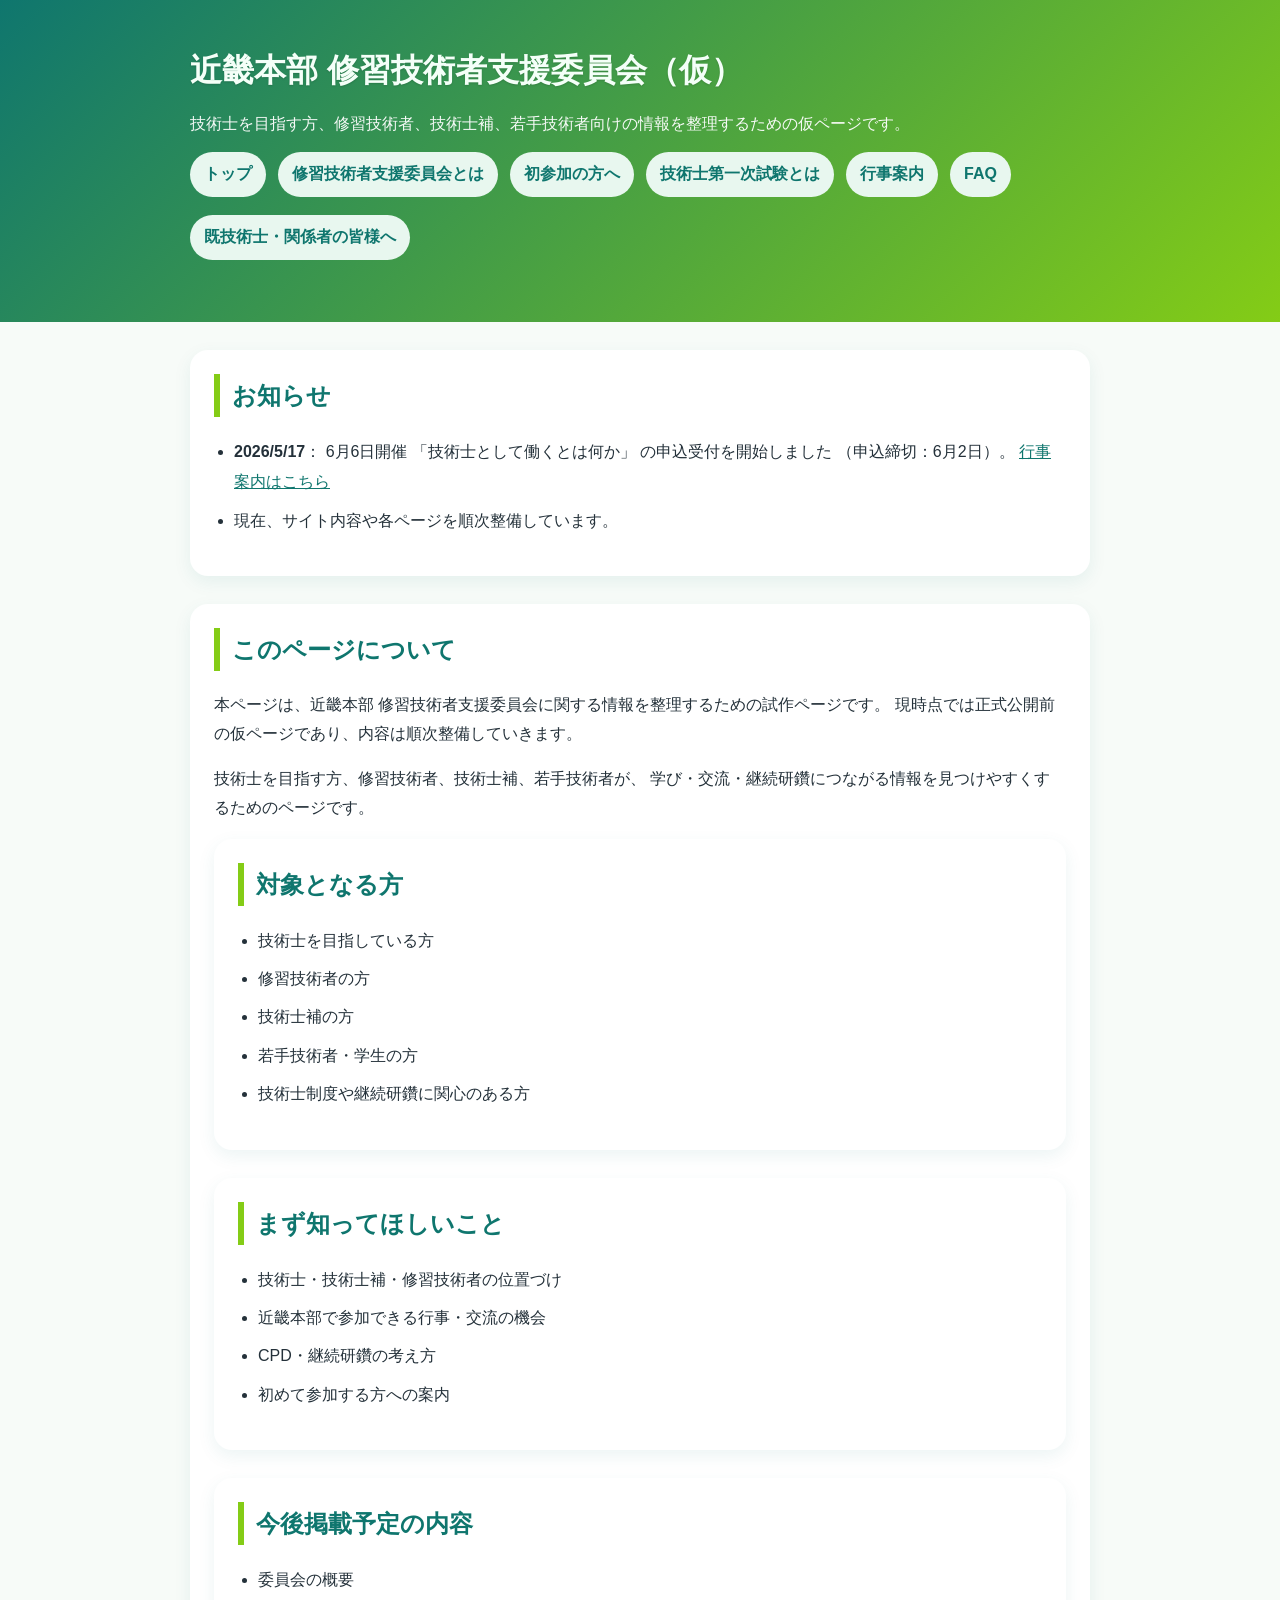
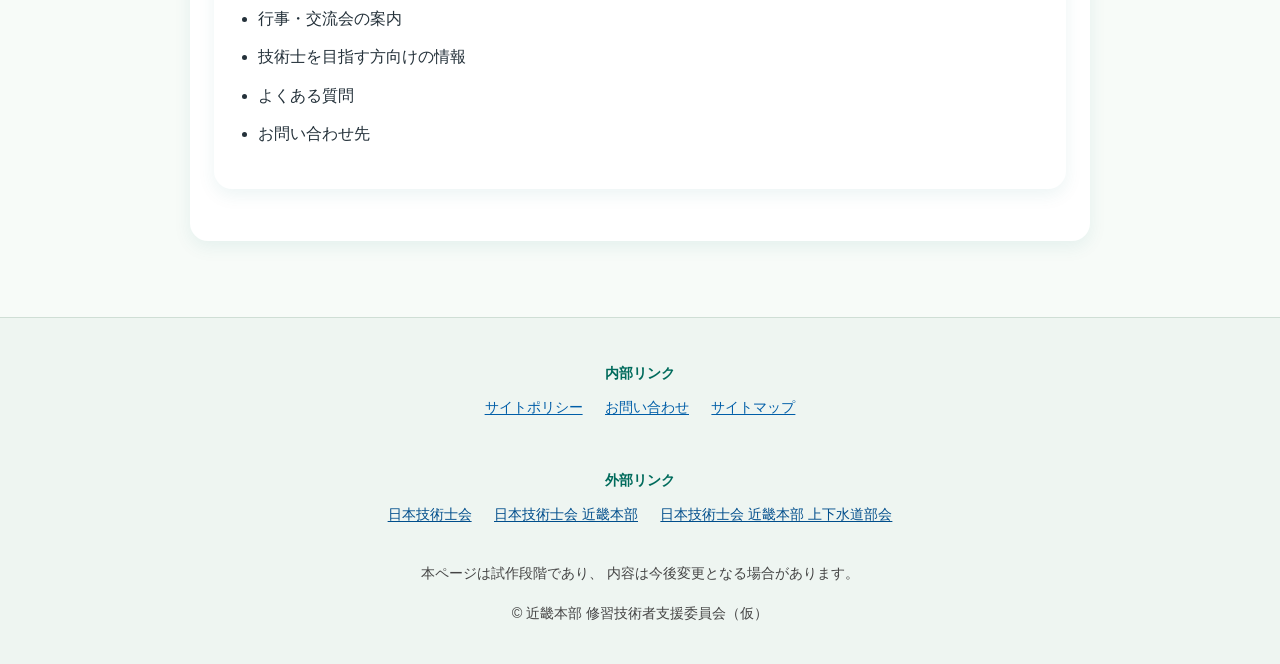
==== index.html @ 8e6f417e "整理" ====
<!DOCTYPE html>
<html lang="ja">
<head> 
<!-- Google tag (gtag.js) -->
<script async src="https://www.googletagmanager.com/gtag/js?id=G-PBQPYXCSVY"></script>
<script>
  window.dataLayer = window.dataLayer || [];
  function gtag(){dataLayer.push(arguments);}
  gtag('js', new Date());

  gtag('config', 'G-PBQPYXCSVY');
</script>

  <meta charset="UTF-8">
  <meta name="viewport" content="width=device-width, initial-scale=1.0">
  <title>近畿本部 修習技術者支援委員会（仮）</title>

  <link rel="stylesheet" href="css/style.css">
<link rel="icon" href="images/favicon.png">




<meta name="description" content="技術士を目指す方、修習技術者、技術士補、若手技術者向けの情報を整理するための仮ページです。">

<meta property="og:type" content="website">
<meta property="og:site_name" content="近畿本部 修習技術者支援委員会（仮）">
<meta property="og:title" content="近畿本部 修習技術者支援委員会（仮）">
<meta property="og:description" content="技術士を目指す方、修習技術者、技術士補、若手技術者向けの情報を整理するための仮ページです。">
<meta property="og:url" content="https://haranobu1.github.io/">
<link rel="canonical" href="https://haranobu1.github.io/">
<meta property="og:image" content="https://haranobu1.github.io/images/ogp-syuusyuu-kari.jpeg">

<meta name="twitter:card" content="summary_large_image">
<meta name="twitter:image" content="https://haranobu1.github.io/images/ogp-syuusyuu-kari.jpeg">
<meta property="og:locale" content="ja_JP">
<meta name="twitter:title" content="近畿本部 修習技術者支援委員会（仮）">
<meta name="twitter:description" content="技術士を目指す方、修習技術者、技術士補、若手技術者向けの情報を整理するための仮ページです。">


</head>
<body>


<div id="nav"></div>
  
  <main>

    
<section class="news-section">

  <h2>お知らせ</h2>

  <ul class="news-list">
    <li>
      <strong>2026/5/17</strong>：
      6月6日開催
      「技術士として働くとは何か」
      の申込受付を開始しました
      （申込締切：6月2日）。
          <a href="events.html">行事案内はこちら</a>
    </li>

    <li>
      現在、サイト内容や各ページを順次整備しています。
    </li>
  </ul>
</section>
    <section>
      <h2>このページについて</h2>
      <p>
        本ページは、近畿本部 修習技術者支援委員会に関する情報を整理するための試作ページです。
        現時点では正式公開前の仮ページであり、内容は順次整備していきます。
        </p>
        <p>
技術士を目指す方、修習技術者、技術士補、若手技術者が、
学び・交流・継続研鑽につながる情報を見つけやすくするためのページです。
</p>


    <section>
      <h2>対象となる方</h2>
      <ul>
        <li>技術士を目指している方</li>
        <li>修習技術者の方</li>
        <li>技術士補の方</li>
        <li>若手技術者・学生の方</li>
        <li>技術士制度や継続研鑽に関心のある方</li>
      </ul>
    </section>

    <section>
<h2>まず知ってほしいこと</h2>
<ul>
  <li>技術士・技術士補・修習技術者の位置づけ</li>
  <li>近畿本部で参加できる行事・交流の機会</li>
  <li>CPD・継続研鑽の考え方</li>
  <li>初めて参加する方への案内</li>
</ul>
    </section>

    <section>
      <h2>今後掲載予定の内容</h2>
      <ul>
        <li>委員会の概要</li>
        <li>行事・交流会の案内</li>
        <li>技術士を目指す方向けの情報</li>
        <li>よくある質問</li>
        <li>お問い合わせ先</li>
      </ul>
    </section>

  </main>

<div id="footer"></div>

<script src="js/common.js"></script>
</body>
</html>
---- css/style.css ----
/* =========================
   基本設定
========================= */

body {
  font-family: "Segoe UI", "Hiragino Sans", "Yu Gothic", sans-serif;
  line-height: 1.8;
  margin: 0;
  padding: 0;
  color: #24313a;
  background: #f7fbf8;
}


/* =========================
   ヘッダー
========================= */

header {
  background: linear-gradient(135deg, #0f766e, #84cc16);
  color: white;
  padding: 42px 20px;
}

header .header-inner {
  max-width: 900px;
  margin: 0 auto;
}

header h1 {
  margin: 0 0 10px;
  font-size: 2rem;
}

header p {
  margin: 0;
  opacity: 0.95;
}


/* =========================
   共通ナビゲーション
========================= */
.site-title a {
  color: #f4fff8;
  text-decoration: none;
  text-shadow: 0 1px 2px rgba(0,0,0,0.15);
}

nav {
  max-width: 900px;
  margin: 0 auto;
  padding: 14px 20px;
}

nav ul {
  display: flex;
  gap: 12px;
  flex-wrap: wrap;
  list-style: none;
  padding: 0;
  margin: 0;
}

nav a {
  display: inline-block;
  padding: 8px 14px;
  border-radius: 999px;
  text-decoration: none;
  color: #0f766e;
  background-color: #e8f7ef;
  font-weight: bold;
}

nav a:hover {
  background-color: #d9f99d;
  color: #365314;
}


/* =========================
   メインコンテンツ
========================= */

main {
  max-width: 900px;
  margin: 0 auto;
  padding: 28px 20px 48px;
}

section {
  margin-bottom: 28px;
  padding: 24px;
  background: #ffffff;
  border-radius: 18px;
  box-shadow: 0 6px 18px rgba(15, 118, 110, 0.08);
}

h2 {
  margin-top: 0;
  padding-left: 12px;
  border-left: 6px solid #84cc16;
  color: #0f766e;
}

h3 {
  color: #166534;
}

a {
  color: #0f766e;
}

a:hover {
  color: #365314;
}

.qa-section {
  background: #fff;
  border-radius: 14px;
  padding: 28px 32px;
  margin-bottom: 24px;
  box-shadow: 0 2px 10px rgba(0,0,0,0.05);
}

.qa-section h2 {
  font-size: 1.35rem;
  line-height: 1.5;
  margin-bottom: 18px;
  color: #1d7f3f;
  border-left: 5px solid #7ac943;
  padding-left: 12px;
}
section h3 {
  font-size: 1.25rem;
  color: #00796b;
  border-left: 5px solid #7ac943;
  padding-left: 12px;
  margin-bottom: 18px;
}
.qa-section p,
.qa-section li {
  font-size: 1rem;
  line-height: 2;
  color: #333;
}

.qa-section ul {
  padding-left: 1.4em;
}

.qa-section li + li {
  margin-top: 10px;
}
/* =========================
   リスト
========================= */

ul {
  padding-left: 1.4em;
}

li {
  margin-bottom: 6px;
}
/* ===== フッター：文字リンク版 ===== */

footer {
  background: #eef5f1;
  border-top: 1px solid #cfded5;
  padding: 1.8rem 1rem 1.4rem;
  font-size: 0.9rem;
  color: #444;
  text-align: center;
}

footer nav {
  margin: 0 auto 1.2rem;
  text-align: center;
}

footer h3 {
  font-size: 0.9rem;
  margin: 0 0 0.5rem;
  color: #006b5c;
  font-weight: 700;
}

footer ul {
  list-style: none;
  padding: 0 !important;
  margin: 0 auto !important;

  display: flex;
  justify-content: center;
  align-items: center;
  flex-wrap: wrap;

  gap: 0.5rem 1.4rem;
}

footer li {
  margin: 0 !important;
  padding: 0;
}
footer a,
footer nav a {
  display: inline !important;

  background: transparent !important;
  border: 0 !important;
  border-radius: 0 !important;
  padding: 0 !important;
  box-shadow: none !important;

  color: #005ea8;

  text-decoration: underline;
  text-underline-offset: 0.12em;
  text-decoration-thickness: 1px;

  font-weight: 500;
}

/* hover */

footer a:hover {
  color: #003f73;
}

/* 外部リンクだけ少し濃く */

.footer-external a {
  color: #004e8c;
}

/* =========================
   スマートフォン対応
========================= */
@media (max-width: 600px) {
  header {
    padding: 32px 20px;
  }

  header h1 {
    font-size: 1.5rem;
  }

  header nav ul {
    gap: 8px;
  }

  header nav a {
    padding: 7px 12px;
    font-size: 0.9rem;
  }

  section {
    padding: 20px;
    border-radius: 14px;
  }
}

section ul {
  margin-top: 12px;
  padding-left: 1.2em;
}

section li {
  line-height: 1.9;
  margin-bottom: 8px;
}
section ul {
  padding-left: 20px;
  margin-left: 0;
}
section ul {
  list-style-type: disc;
}
/* =========================
   説明テーブル共通
========================= */

.exam-overview-table {
  width: 100%;
  max-width: 760px;
  border-collapse: collapse;
  margin-top: 1rem;
}

.exam-overview-table th,
.exam-overview-table td {
  padding: 14px 18px;
  border-bottom: 1px solid #dbe5df;
  text-align: left;
  vertical-align: top;
  line-height: 1.8;
}

/* ヘッダー */
.exam-overview-table thead th {
  background: #edf5f1;
  color: #0d6b5c;
  font-weight: 700;
}

/* 左列 */
.exam-overview-table tbody th {
  width: 170px;
  background: #f7faf8;
  color: #0d6b5c;
  font-weight: 700;
  white-space: nowrap;
}

/* 最終行 */
.exam-overview-table tr:last-child th,
.exam-overview-table tr:last-child td {
  border-bottom: none;
}





.exam-section {
  background: #ffffff;
  border-radius: 16px;
  padding: 28px;
  margin-bottom: 32px;
  box-shadow: 0 2px 8px rgba(0, 0, 0, 0.05);
}

.exam-section h2 {
  margin-bottom: 24px;
  padding-left: 12px;
  border-left: 4px solid #7ac943;
  font-size: 1.5rem;
  color: #006b7a;
}






.exam-table {
  width: 100%;
  border-collapse: collapse;
  table-layout: fixed;
  font-size: 0.95rem;
  line-height: 1.7;
}

.col-subject {
  width: 13%;
}

.col-content {
  width: 44%;
}

.col-method {
  width: 21%;
}

.col-summary {
  width: 22%;
}

.exam-table th,
.exam-table td {
  padding: 16px 14px;
  border-bottom: 1px solid #dcdcdc;
}

.exam-table thead th {
  text-align: center;
  font-weight: 700;
  border-bottom: 2px solid #999;
  vertical-align: middle;
}

.exam-table tbody th {
  text-align: center;
  vertical-align: middle;
  white-space: nowrap;
  font-weight: 700;
}

.exam-table tbody td {
  vertical-align: top;
}

.exam-table td {
  word-break: keep-all;
}

.exam-table ul {
  margin: 8px 0 0 0;
  padding-left: 1.2em;
}

.exam-table li {
  margin-bottom: 2px;
  line-height: 1.6;
}

.exam-table td:nth-child(3) {
  line-height: 1.9;
}

.summary {
  text-align: center;
  vertical-align: middle !important;
  line-height: 2;
  white-space: nowrap;
}

.exam-note {
  margin-top: 16px;
  font-size: 0.88rem;
  line-height: 1.7;
  color: #666;
}

.flyer-images {
  display: flex;
  flex-direction: column;
  gap: 1.5rem;
  align-items: center;
}

.flyer-images img {
  width: 100%;
  max-width: 800px;
  height: auto;
  display: block;
  border: 1px solid #ccc;
}
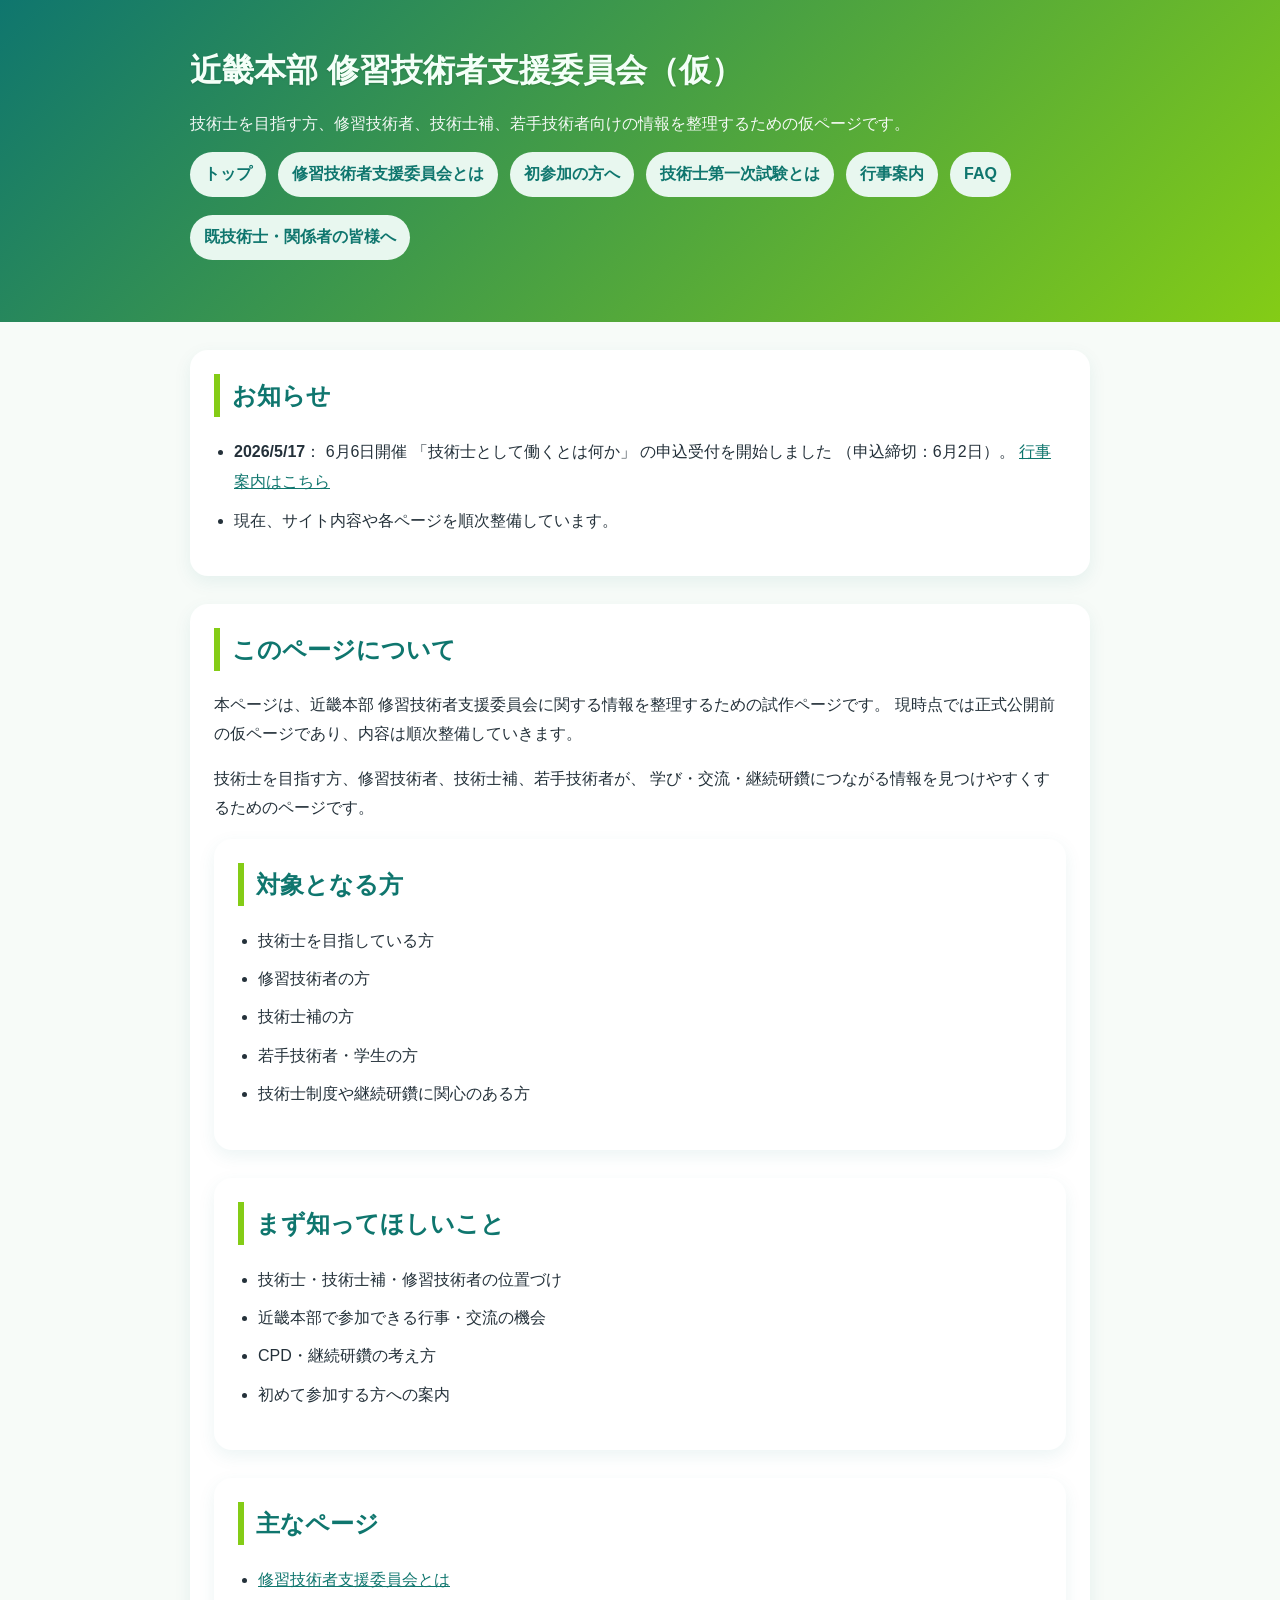
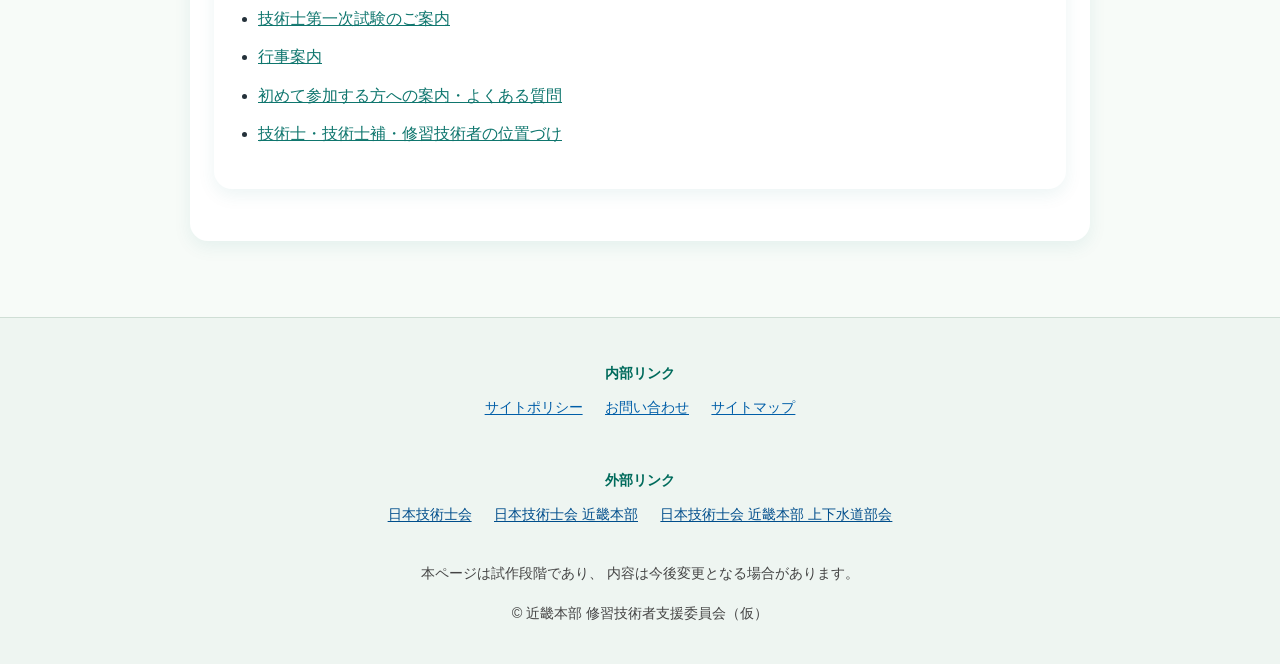
==== commit e0973b75: "rinnku" ====
--- a/index.html
+++ b/index.html
@@ -98,17 +98,37 @@
   <li>初めて参加する方への案内</li>
 </ul>
     </section>
+<section>
+  <h2>主なページ</h2>
 
-    <section>
-      <h2>今後掲載予定の内容</h2>
-      <ul>
-        <li>委員会の概要</li>
-        <li>行事・交流会の案内</li>
-        <li>技術士を目指す方向けの情報</li>
-        <li>よくある質問</li>
-        <li>お問い合わせ先</li>
-      </ul>
-    </section>
+  <ul>
+    <li><a href="committee.html">修習技術者支援委員会とは</a></li>
+    <li>
+      <a href="first-exam.html">
+        技術士第一次試験のご案内
+      </a>
+    </li>
+
+    <li>
+      <a href="events.html">
+        行事案内
+      </a>
+    </li>
+  <li>
+    <a href="faq.html">
+      初めて参加する方への案内・よくある質問
+    </a>
+  </li>
+
+  <li>
+    <a href="for-pe.html">
+      技術士・技術士補・修習技術者の位置づけ
+    </a>
+  </li>
+
+  
+  </ul>
+</section>
 
   </main>
 
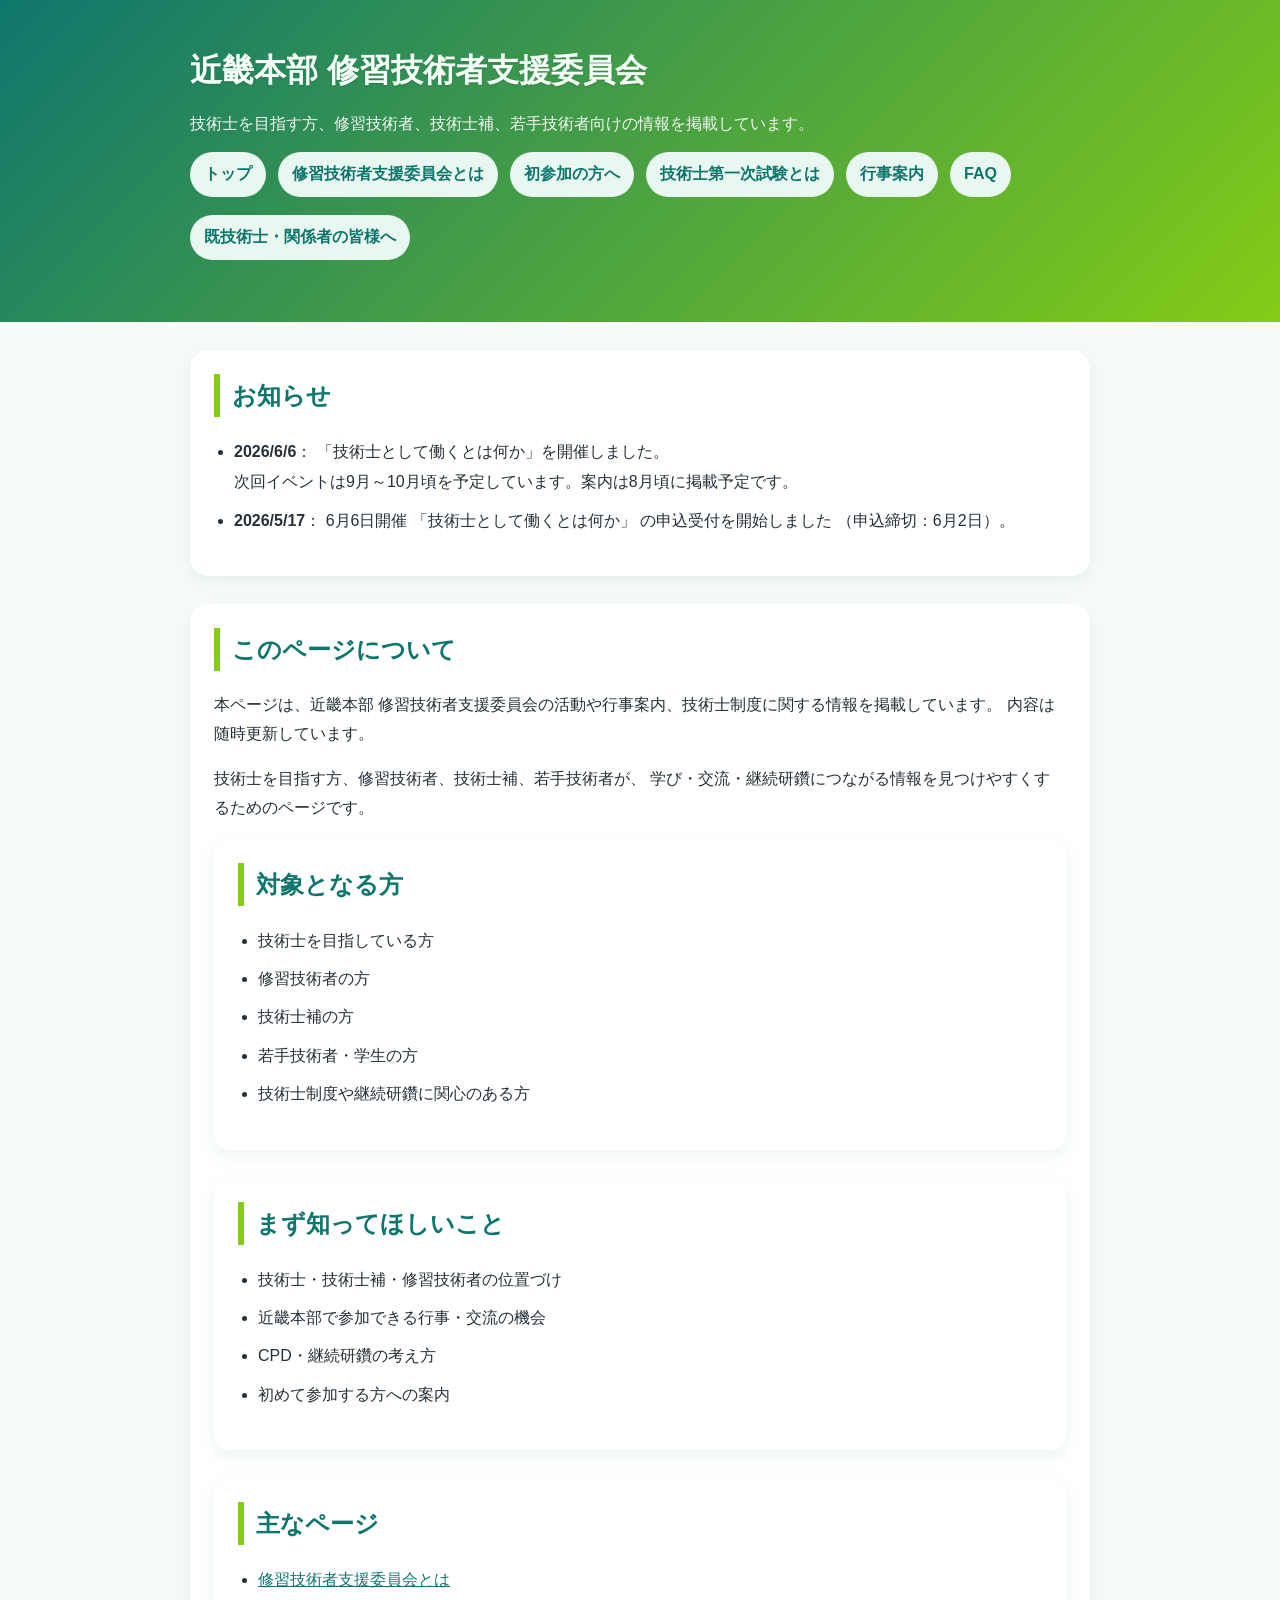
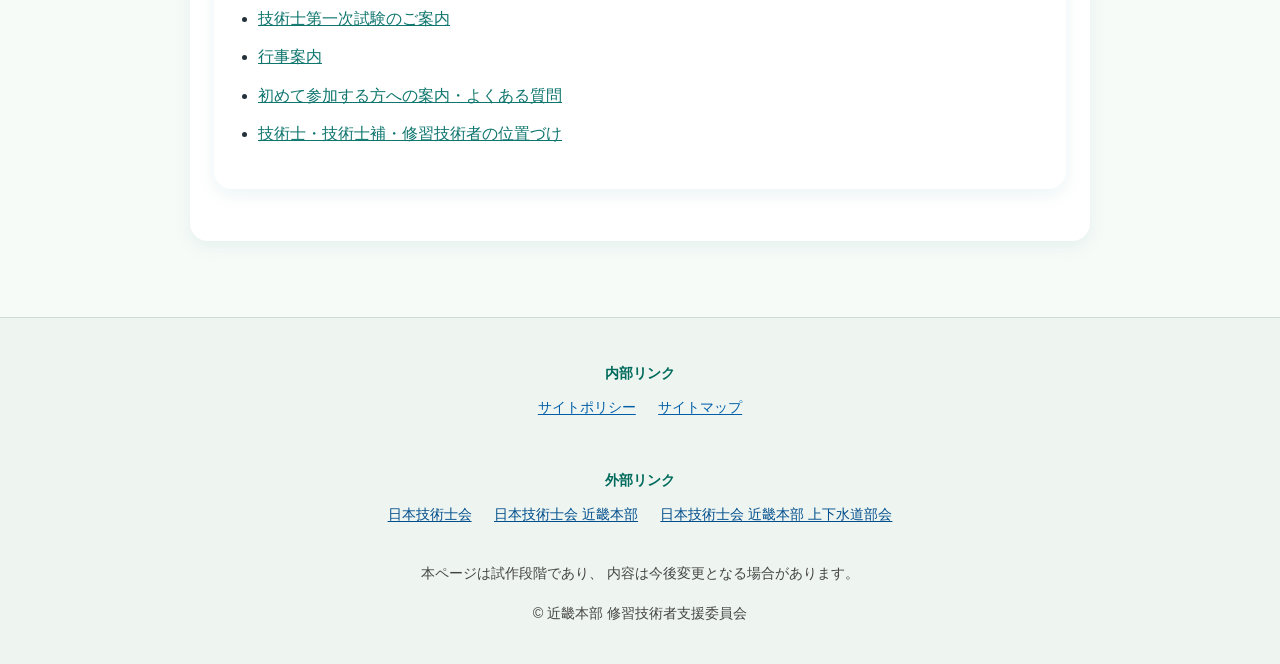
==== commit 375c4a49: "仮外し" ====
--- a/index.html
+++ b/index.html
@@ -13,7 +13,7 @@
 
   <meta charset="UTF-8">
   <meta name="viewport" content="width=device-width, initial-scale=1.0">
-  <title>近畿本部 修習技術者支援委員会（仮）</title>
+  <title>近畿本部 修習技術者支援委員会</title>
 
   <link rel="stylesheet" href="css/style.css">
 <link rel="icon" href="images/favicon.png">
@@ -24,8 +24,8 @@
 <meta name="description" content="技術士を目指す方、修習技術者、技術士補、若手技術者向けの情報を整理するための仮ページです。">
 
 <meta property="og:type" content="website">
-<meta property="og:site_name" content="近畿本部 修習技術者支援委員会（仮）">
-<meta property="og:title" content="近畿本部 修習技術者支援委員会（仮）">
+<meta property="og:site_name" content="近畿本部 修習技術者支援委員会">
+<meta property="og:title" content="近畿本部 修習技術者支援委員会">
 <meta property="og:description" content="技術士を目指す方、修習技術者、技術士補、若手技術者向けの情報を整理するための仮ページです。">
 <meta property="og:url" content="https://haranobu1.github.io/">
 <link rel="canonical" href="https://haranobu1.github.io/">
@@ -34,7 +34,7 @@
 <meta name="twitter:card" content="summary_large_image">
 <meta name="twitter:image" content="https://haranobu1.github.io/images/ogp-syuusyuu-kari.jpeg">
 <meta property="og:locale" content="ja_JP">
-<meta name="twitter:title" content="近畿本部 修習技術者支援委員会（仮）">
+<meta name="twitter:title" content="近畿本部 修習技術者支援委員会">
 <meta name="twitter:description" content="技術士を目指す方、修習技術者、技術士補、若手技術者向けの情報を整理するための仮ページです。">
 
 
@@ -53,24 +53,25 @@
 
   <ul class="news-list">
     <li>
+    <strong>2026/6/6</strong>：
+    「技術士として働くとは何か」を開催しました。<br>
+    次回イベントは9月～10月頃を予定しています。案内は8月頃に掲載予定です。
+    </li>
+    <li>
       <strong>2026/5/17</strong>：
       6月6日開催
       「技術士として働くとは何か」
       の申込受付を開始しました
       （申込締切：6月2日）。
-          <a href="events.html">行事案内はこちら</a>
     </li>
 
-    <li>
-      現在、サイト内容や各ページを順次整備しています。
-    </li>
   </ul>
 </section>
     <section>
       <h2>このページについて</h2>
       <p>
-        本ページは、近畿本部 修習技術者支援委員会に関する情報を整理するための試作ページです。
-        現時点では正式公開前の仮ページであり、内容は順次整備していきます。
+        本ページは、近畿本部 修習技術者支援委員会の活動や行事案内、技術士制度に関する情報を掲載しています。
+        内容は随時更新しています。
         </p>
         <p>
 技術士を目指す方、修習技術者、技術士補、若手技術者が、
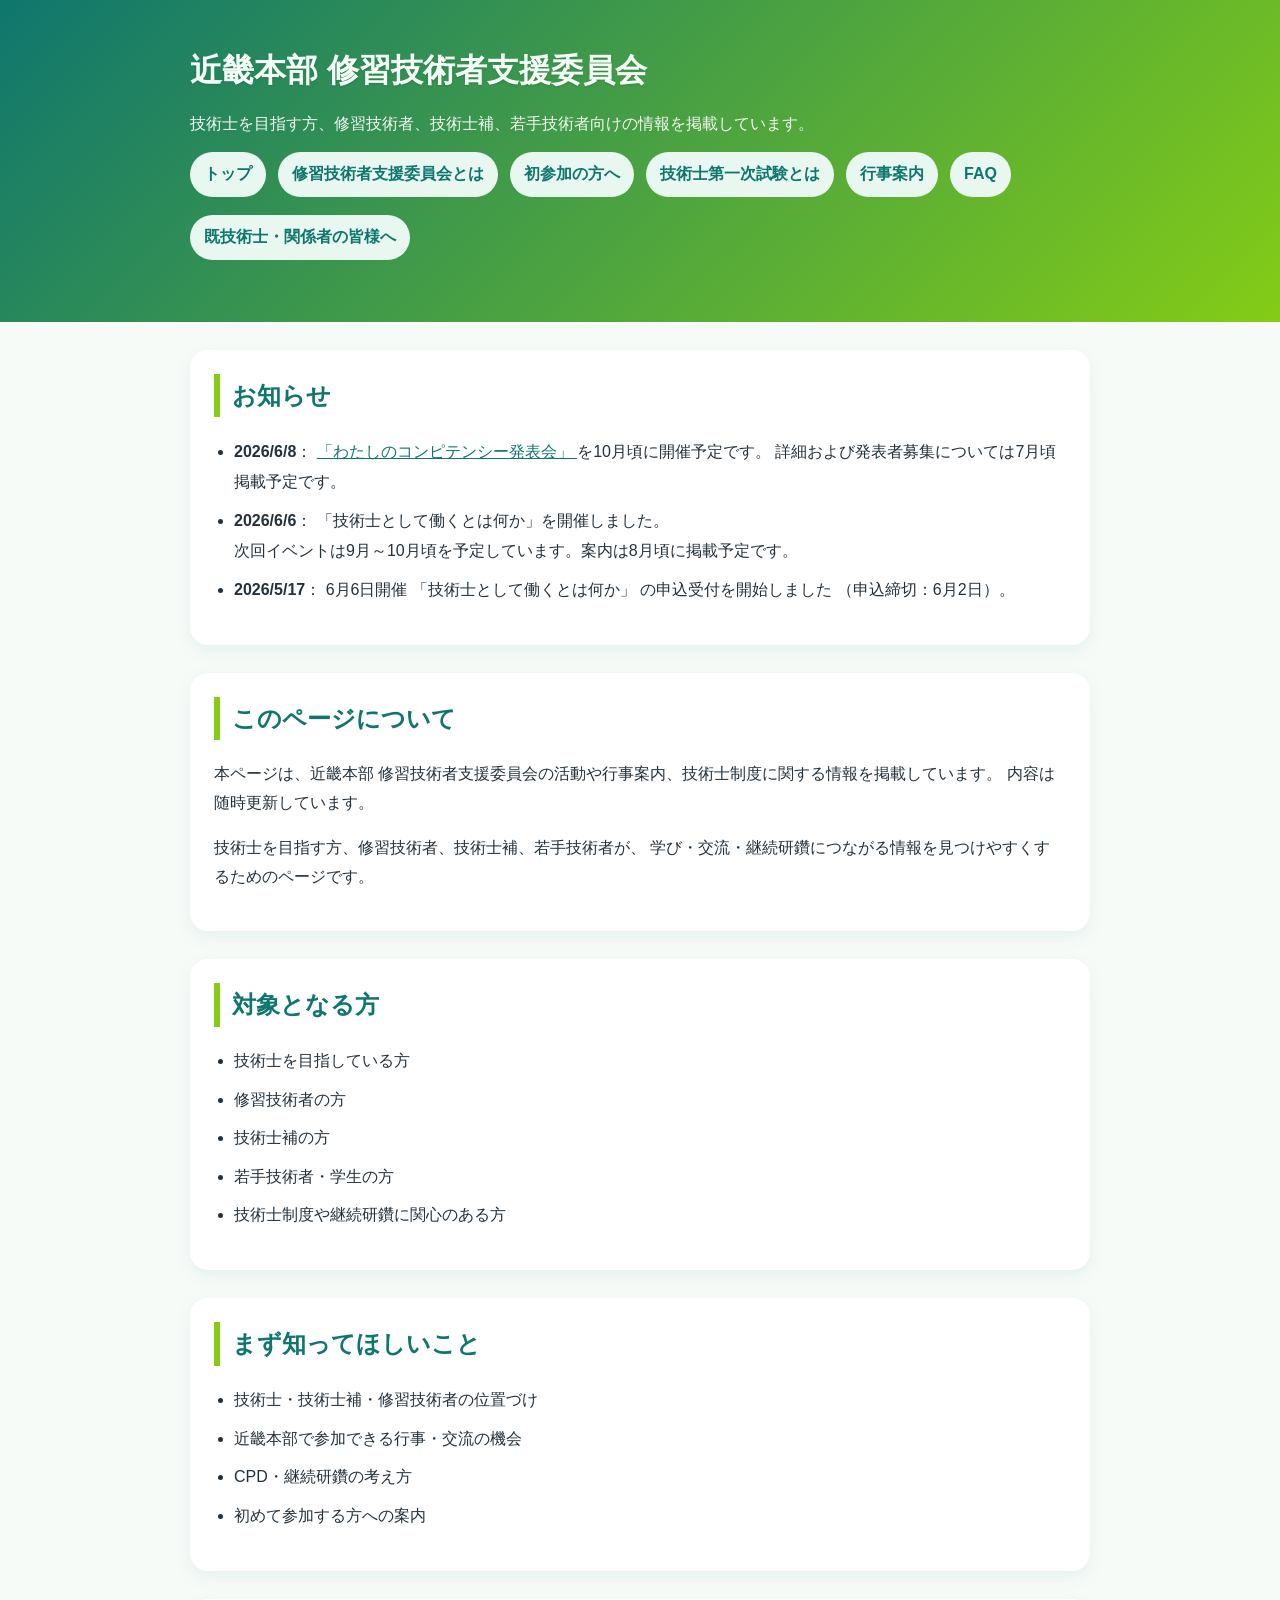
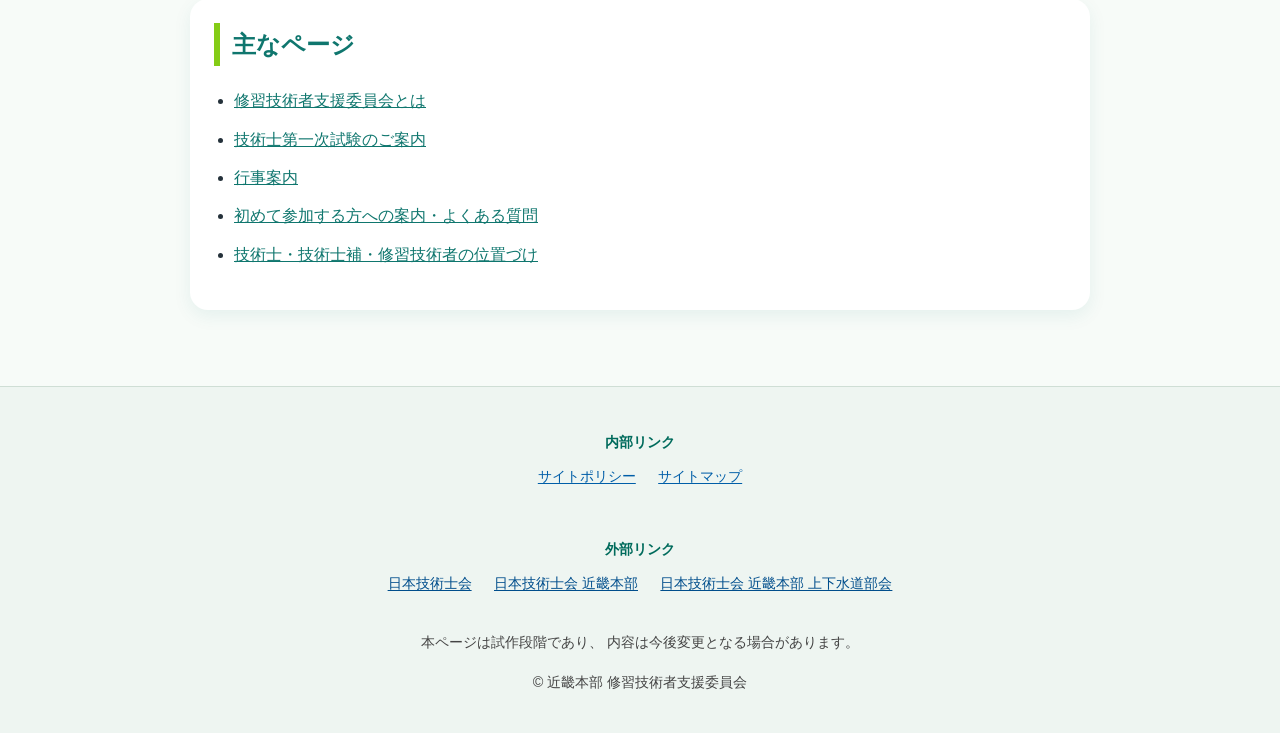
==== commit 9a829464: "コンピテンシー発表会募集前" ====
--- a/index.html
+++ b/index.html
@@ -29,10 +29,10 @@
 <meta property="og:description" content="技術士を目指す方、修習技術者、技術士補、若手技術者向けの情報を整理するための仮ページです。">
 <meta property="og:url" content="https://haranobu1.github.io/">
 <link rel="canonical" href="https://haranobu1.github.io/">
-<meta property="og:image" content="https://haranobu1.github.io/images/ogp-syuusyuu-kari.jpeg">
+<meta property="og:image" content="https://haranobu1.github.io/images/ogp-syuusyuu.jpeg">
 
 <meta name="twitter:card" content="summary_large_image">
-<meta name="twitter:image" content="https://haranobu1.github.io/images/ogp-syuusyuu-kari.jpeg">
+<meta name="twitter:image" content="https://haranobu1.github.io/images/ogp-syuusyuu.jpeg">
 <meta property="og:locale" content="ja_JP">
 <meta name="twitter:title" content="近畿本部 修習技術者支援委員会">
 <meta name="twitter:description" content="技術士を目指す方、修習技術者、技術士補、若手技術者向けの情報を整理するための仮ページです。">
@@ -52,6 +52,14 @@
   <h2>お知らせ</h2>
 
   <ul class="news-list">
+     <li>
+    <strong>2026/6/8</strong>：
+  <a href="events.html#competency">
+    「わたしのコンピテンシー発表会」
+  </a>
+  を10月頃に開催予定です。
+  詳細および発表者募集については7月頃掲載予定です。
+  </li>
     <li>
     <strong>2026/6/6</strong>：
     「技術士として働くとは何か」を開催しました。<br>
@@ -78,6 +86,7 @@
 学び・交流・継続研鑽につながる情報を見つけやすくするためのページです。
 </p>
 
+</section>
 
     <section>
       <h2>対象となる方</h2>
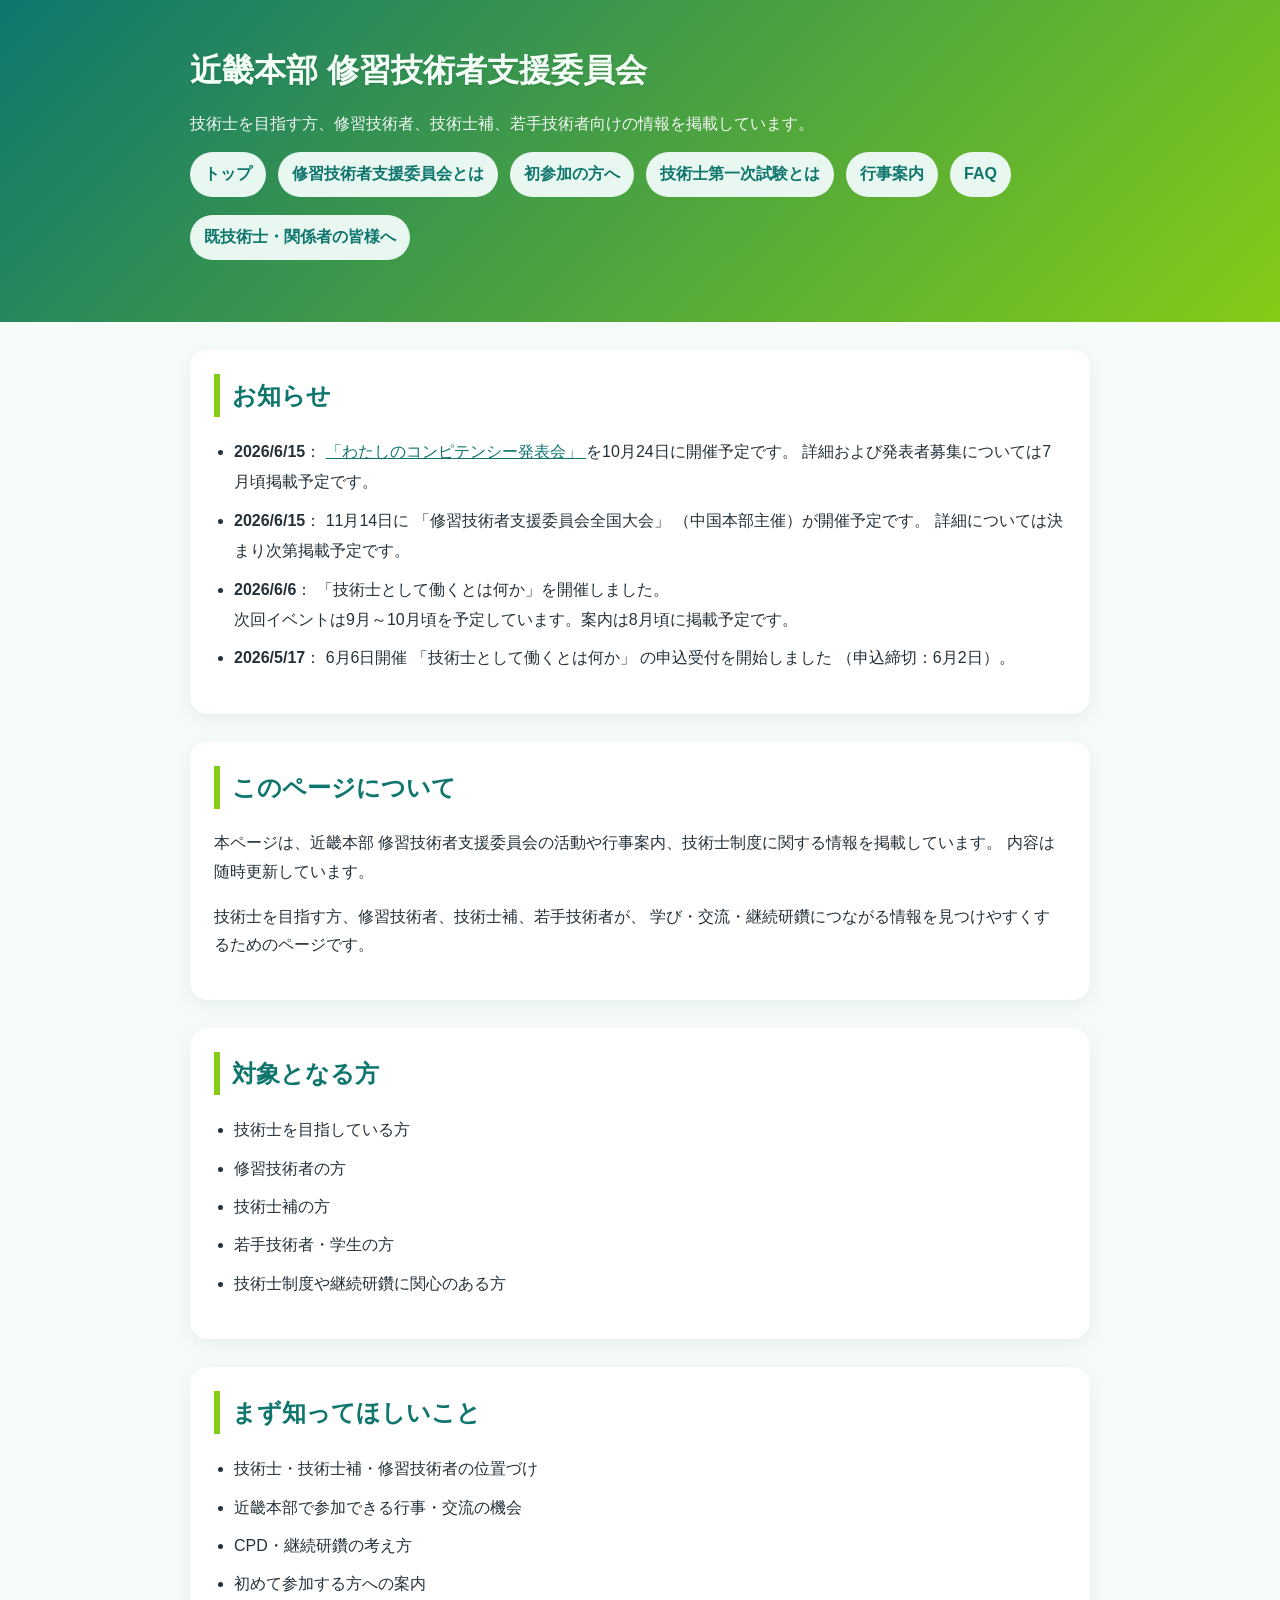
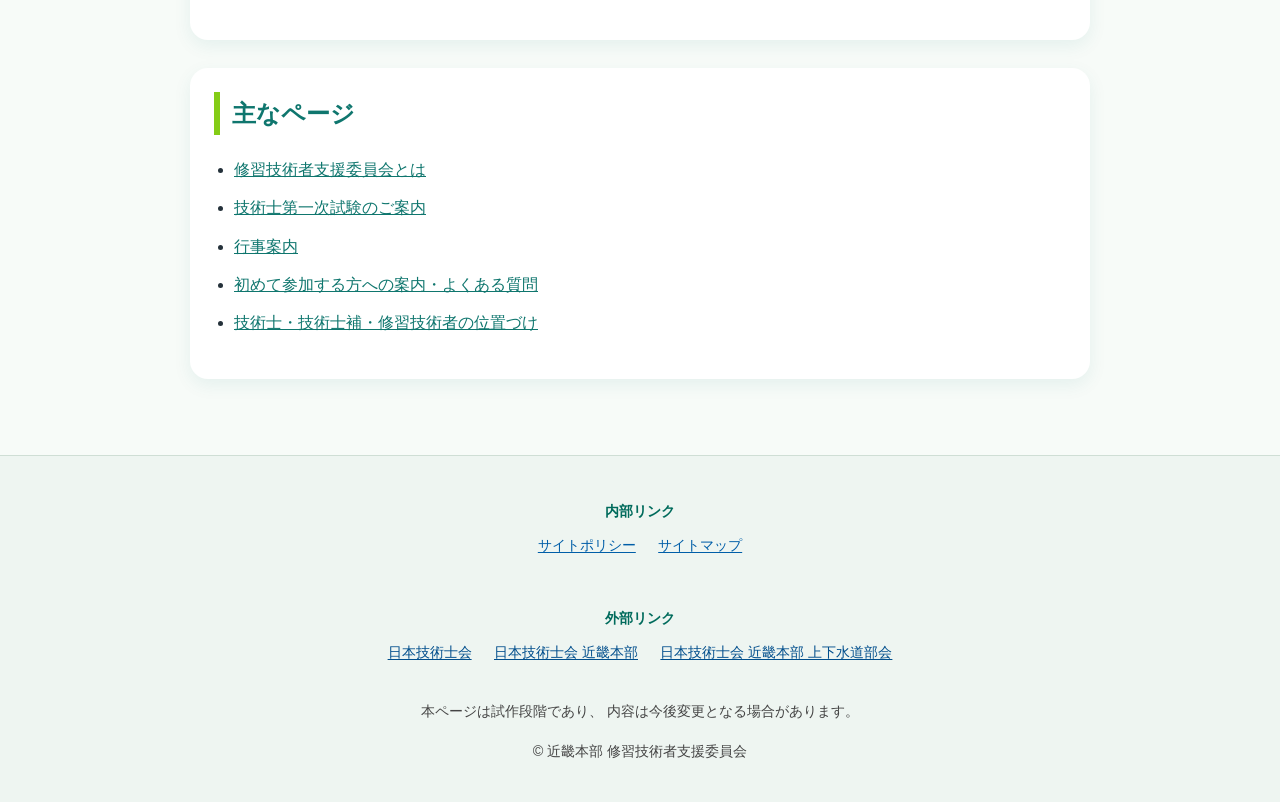
==== commit 31c95756: "Update news section with new event detailsおしらせ" ====
--- a/index.html
+++ b/index.html
@@ -49,29 +49,41 @@
     
 <section class="news-section">
 
-  <h2>お知らせ</h2>
+<h2>お知らせ</h2>
 
-  <ul class="news-list">
-     <li>
-    <strong>2026/6/8</strong>：
-  <a href="events.html#competency">
-    「わたしのコンピテンシー発表会」
-  </a>
-  を10月頃に開催予定です。
-  詳細および発表者募集については7月頃掲載予定です。
+<ul class="news-list">
+  <li>
+    <strong>2026/6/15</strong>：
+    <a href="events.html#competency">
+      「わたしのコンピテンシー発表会」
+    </a>
+    を10月24日に開催予定です。
+    詳細および発表者募集については7月頃掲載予定です。
   </li>
-    <li>
+
+  <li>
+    <strong>2026/6/15</strong>：
+    11月14日に
+    「修習技術者支援委員会全国大会」
+    （中国本部主催）が開催予定です。
+    詳細については決まり次第掲載予定です。
+  </li>
+
+  <li>
     <strong>2026/6/6</strong>：
     「技術士として働くとは何か」を開催しました。<br>
     次回イベントは9月～10月頃を予定しています。案内は8月頃に掲載予定です。
-    </li>
-    <li>
-      <strong>2026/5/17</strong>：
-      6月6日開催
-      「技術士として働くとは何か」
-      の申込受付を開始しました
-      （申込締切：6月2日）。
-    </li>
+  </li>
+
+  <li>
+    <strong>2026/5/17</strong>：
+    6月6日開催
+    「技術士として働くとは何か」
+    の申込受付を開始しました
+    （申込締切：6月2日）。
+  </li>
+</ul>
+
 
   </ul>
 </section>
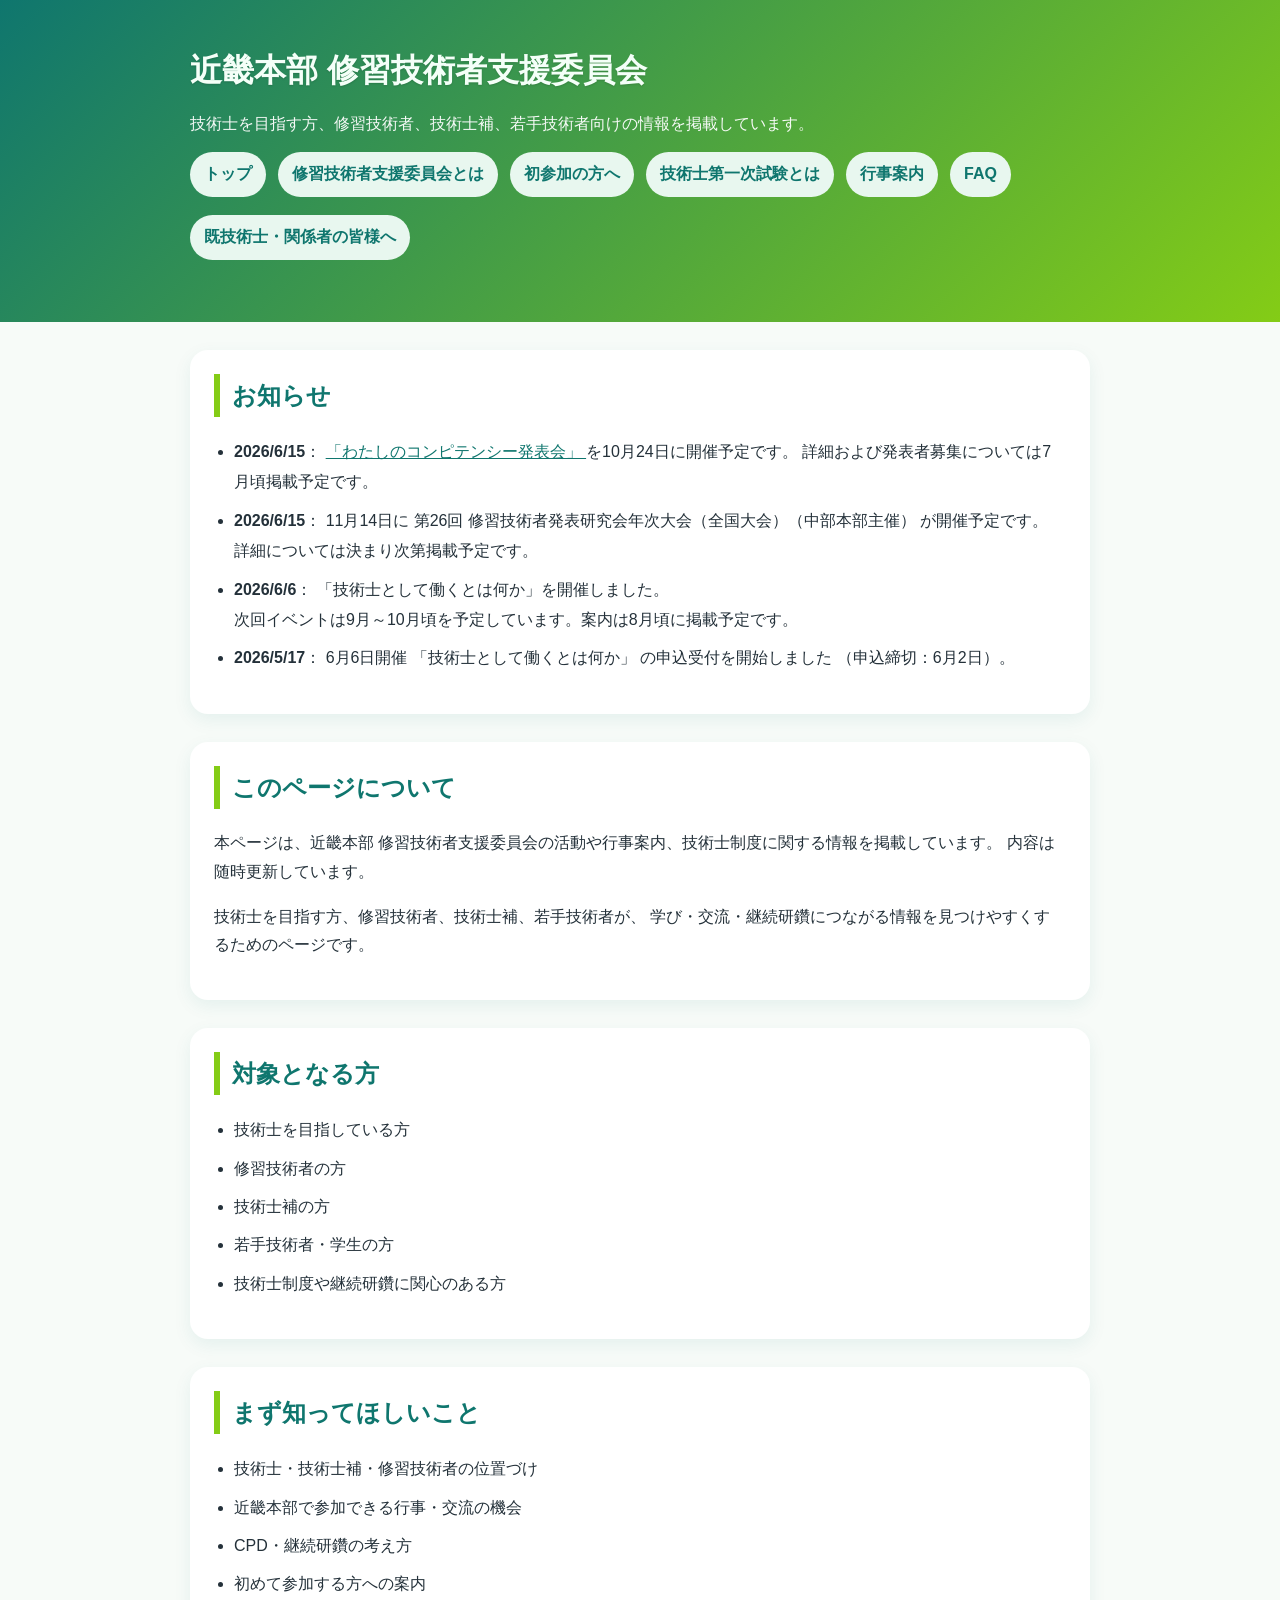
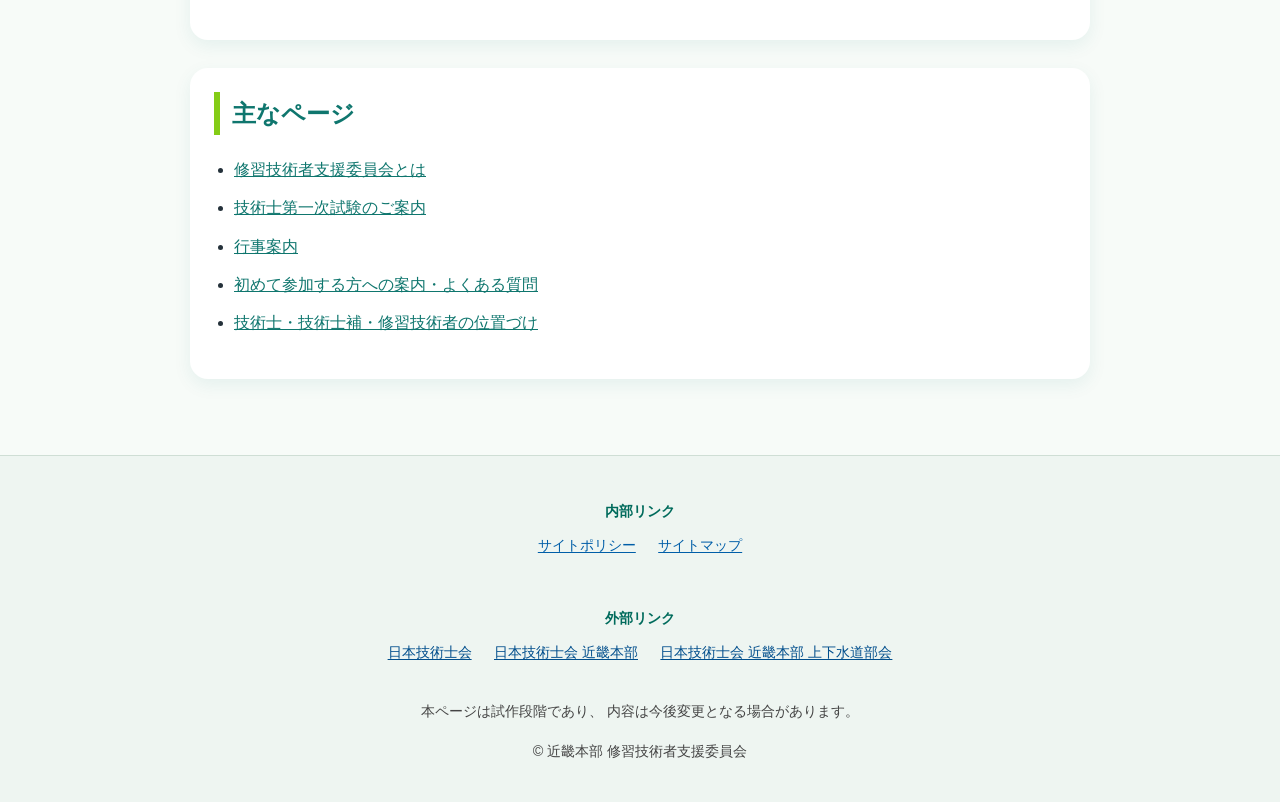
==== commit e32b76f9: "Update event details for 修習技術者支援委員会おしらせ" ====
--- a/index.html
+++ b/index.html
@@ -64,8 +64,8 @@
   <li>
     <strong>2026/6/15</strong>：
     11月14日に
-    「修習技術者支援委員会全国大会」
-    （中国本部主催）が開催予定です。
+    第26回 修習技術者発表研究会年次大会（全国大会）（中部本部主催）
+    が開催予定です。
     詳細については決まり次第掲載予定です。
   </li>
 
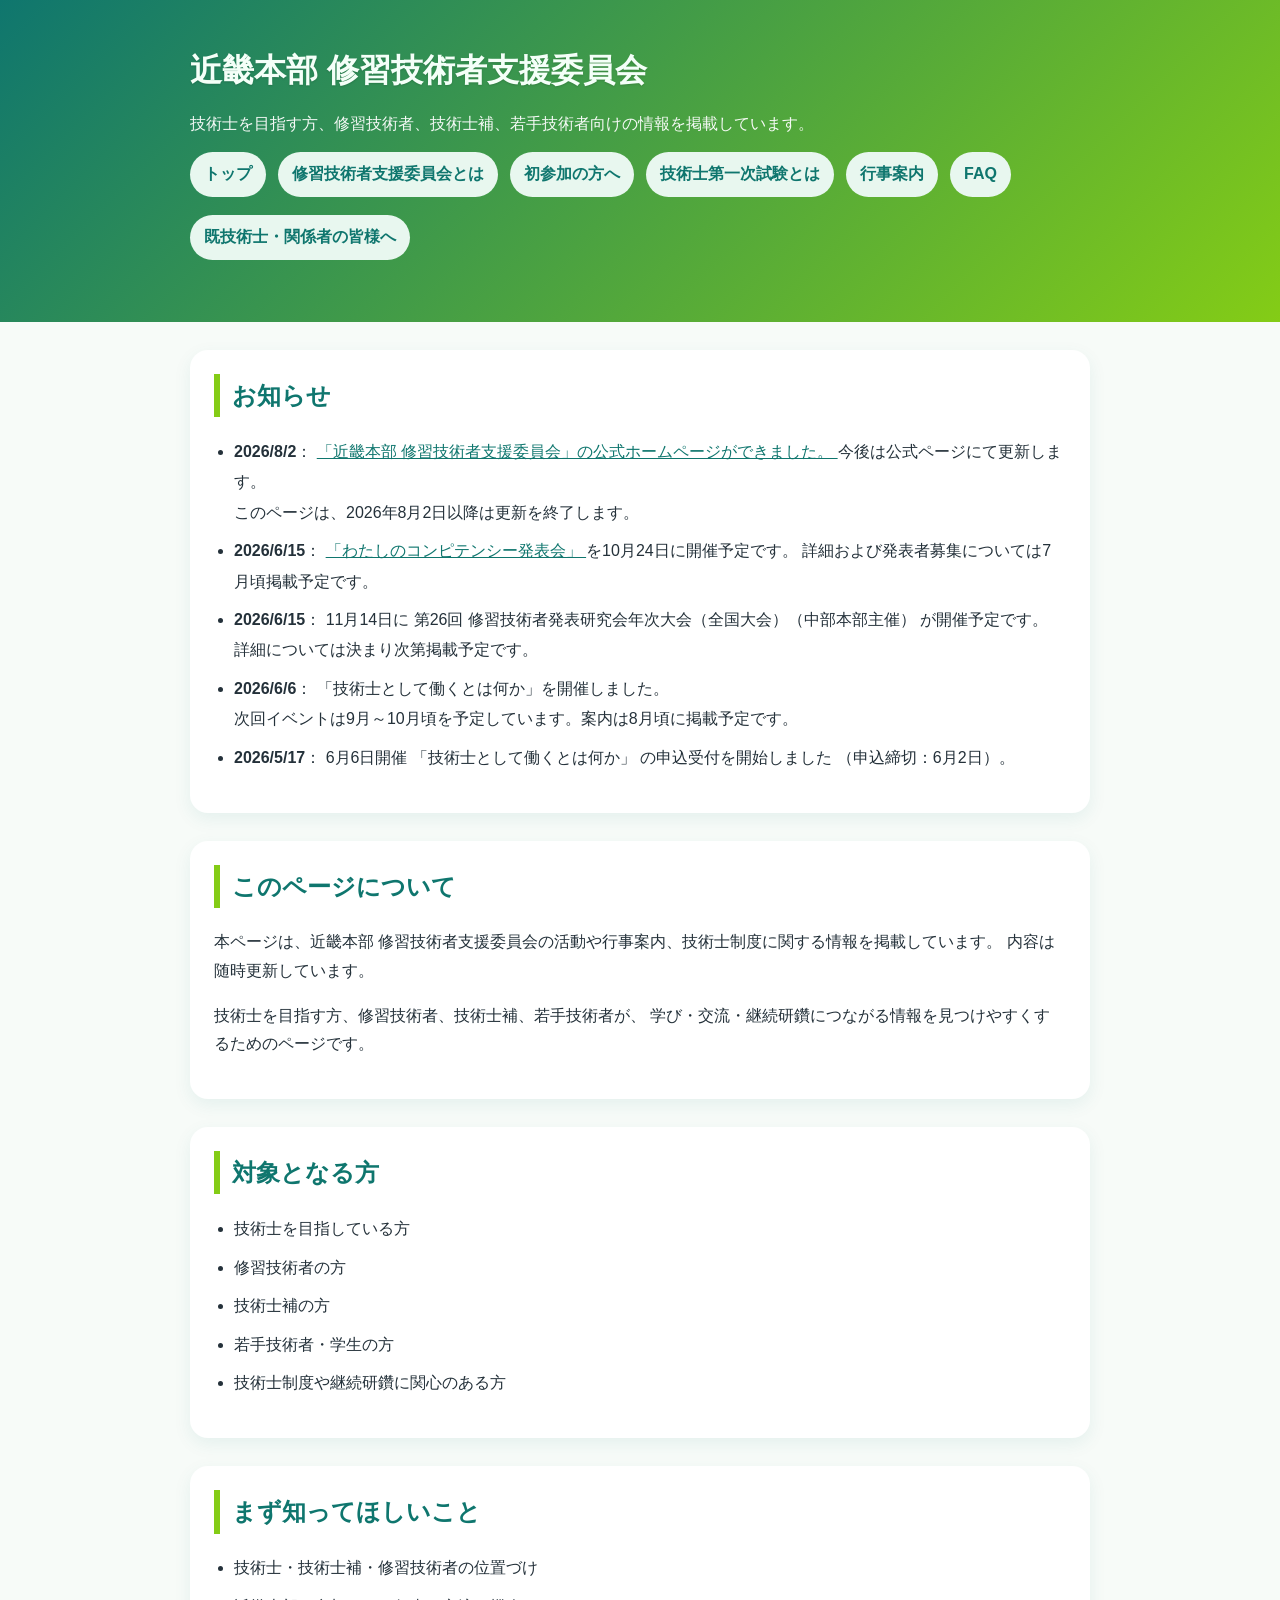
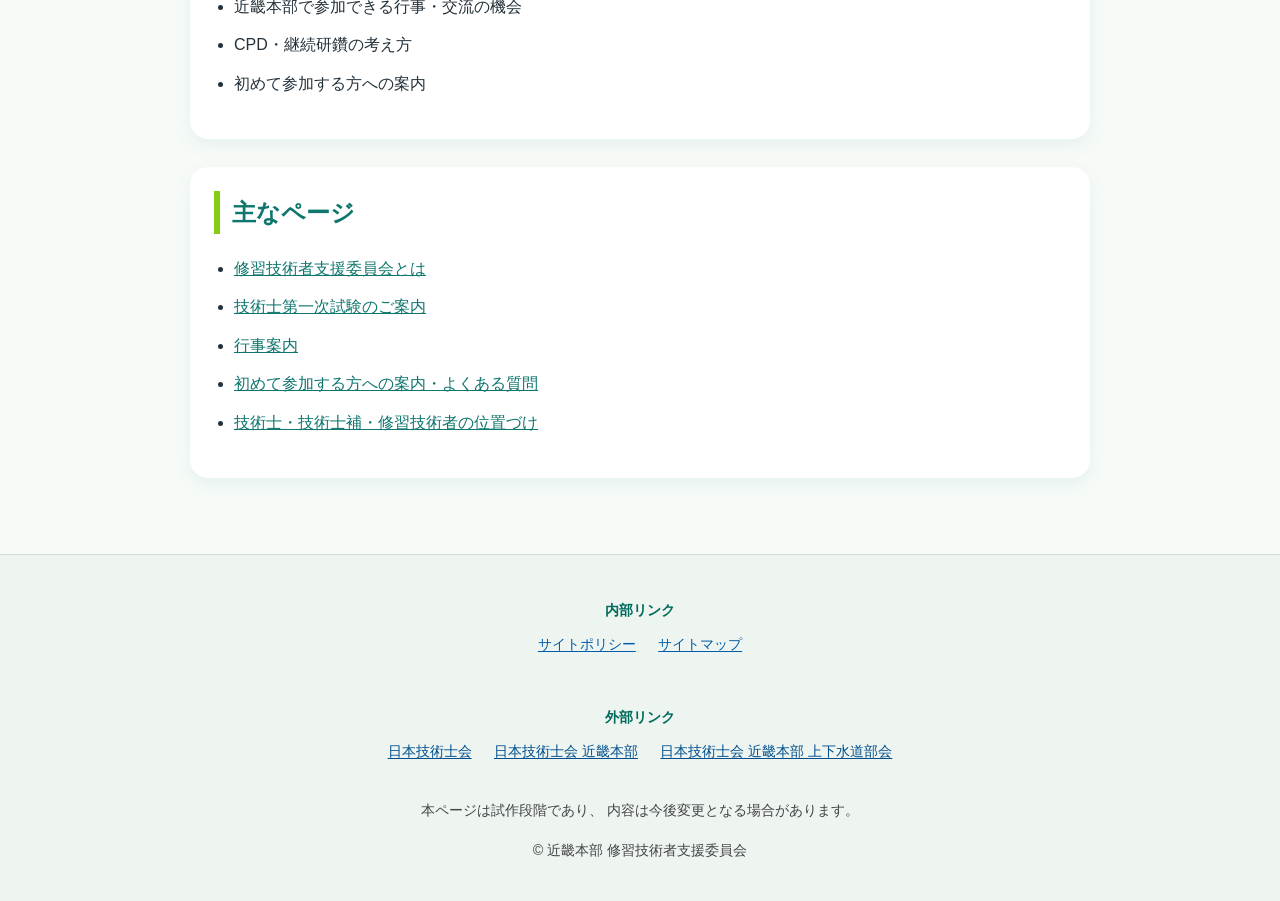
==== commit a9f07910: "新ページの案内" ====
--- a/index.html
+++ b/index.html
@@ -13,7 +13,7 @@
 
   <meta charset="UTF-8">
   <meta name="viewport" content="width=device-width, initial-scale=1.0">
-  <title>近畿本部 修習技術者支援委員会</title>
+  <title>旧 近畿本部 修習技術者支援委員会</title>
 
   <link rel="stylesheet" href="css/style.css">
 <link rel="icon" href="images/favicon.png">
@@ -52,6 +52,15 @@
 <h2>お知らせ</h2>
 
 <ul class="news-list">
+  <li>
+    <strong>2026/8/2</strong>：
+    <a href="https://syuusyuu.ipej-knk.jp/">
+      「近畿本部 修習技術者支援委員会」の公式ホームページができました。
+    </a>
+    今後は公式ページにて更新します。<br>
+    このページは、2026年8月2日以降は更新を終了します。
+  </li>
+
   <li>
     <strong>2026/6/15</strong>：
     <a href="events.html#competency">
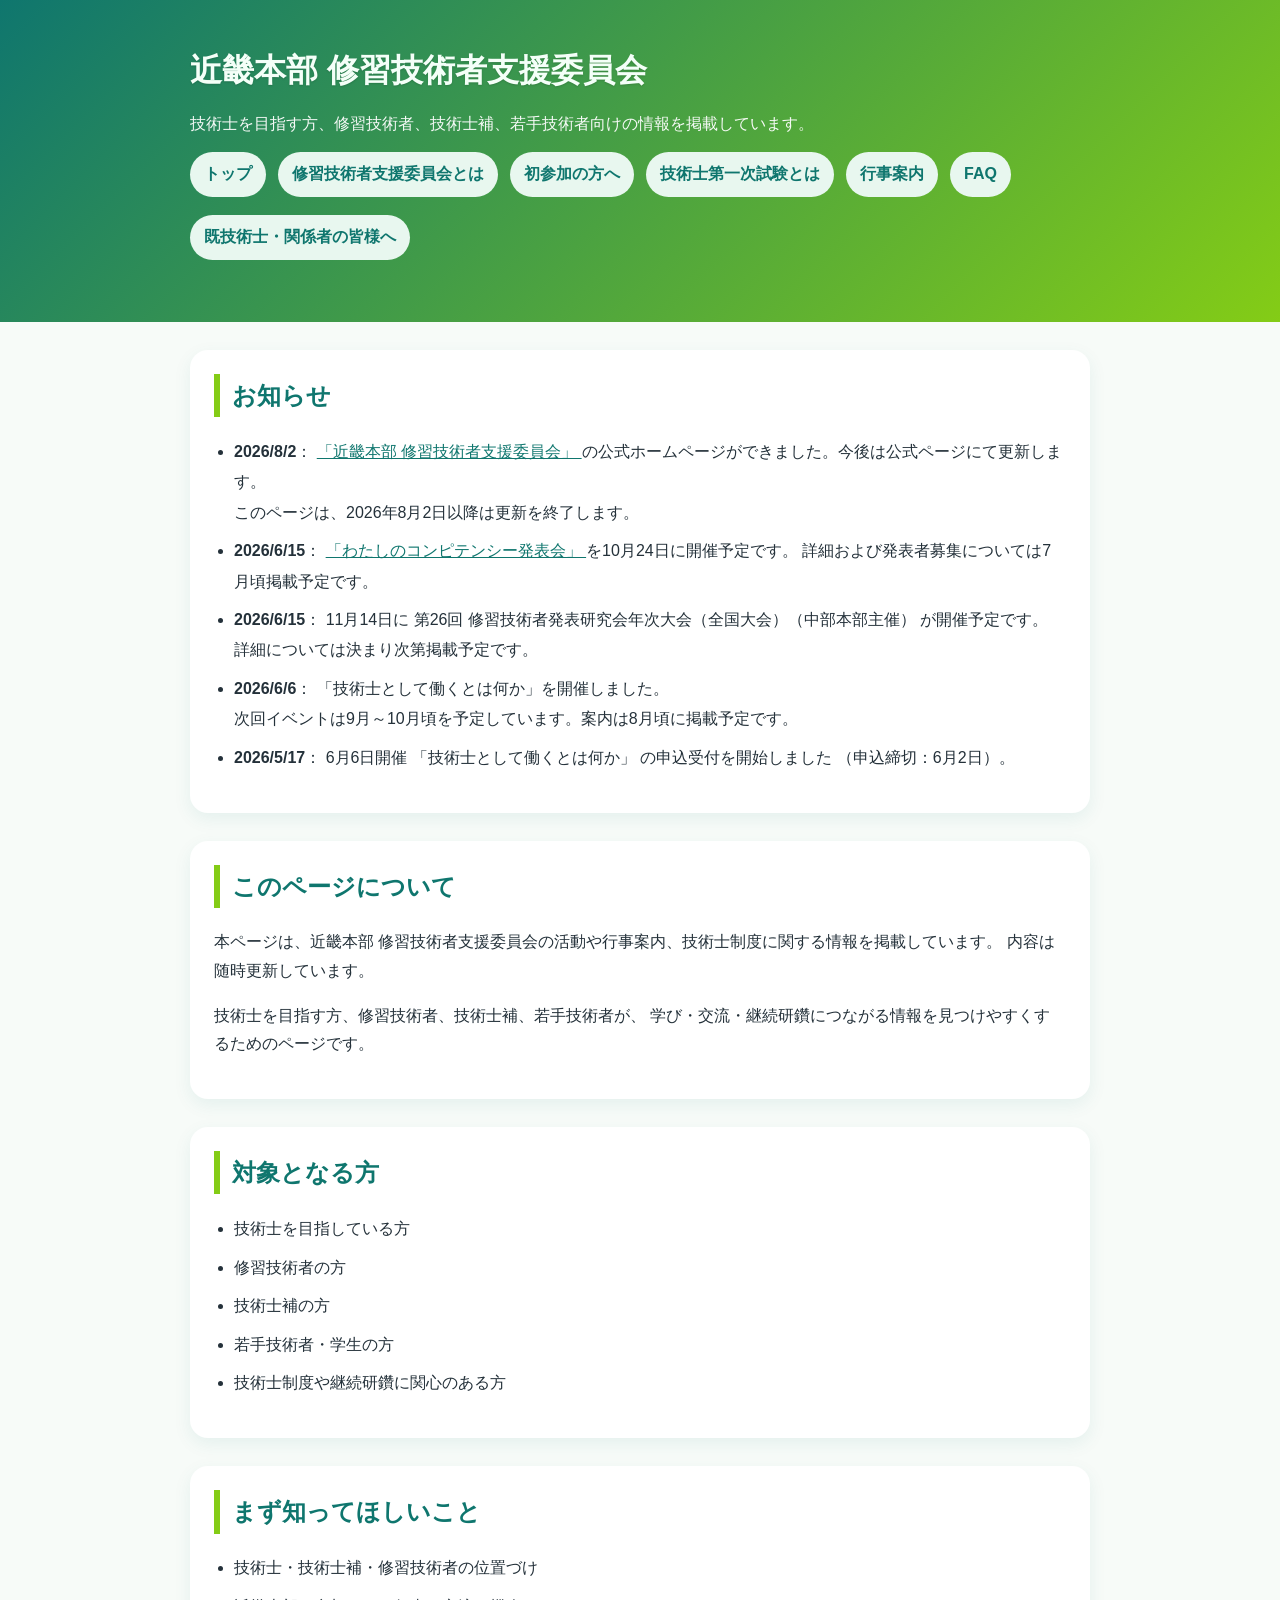
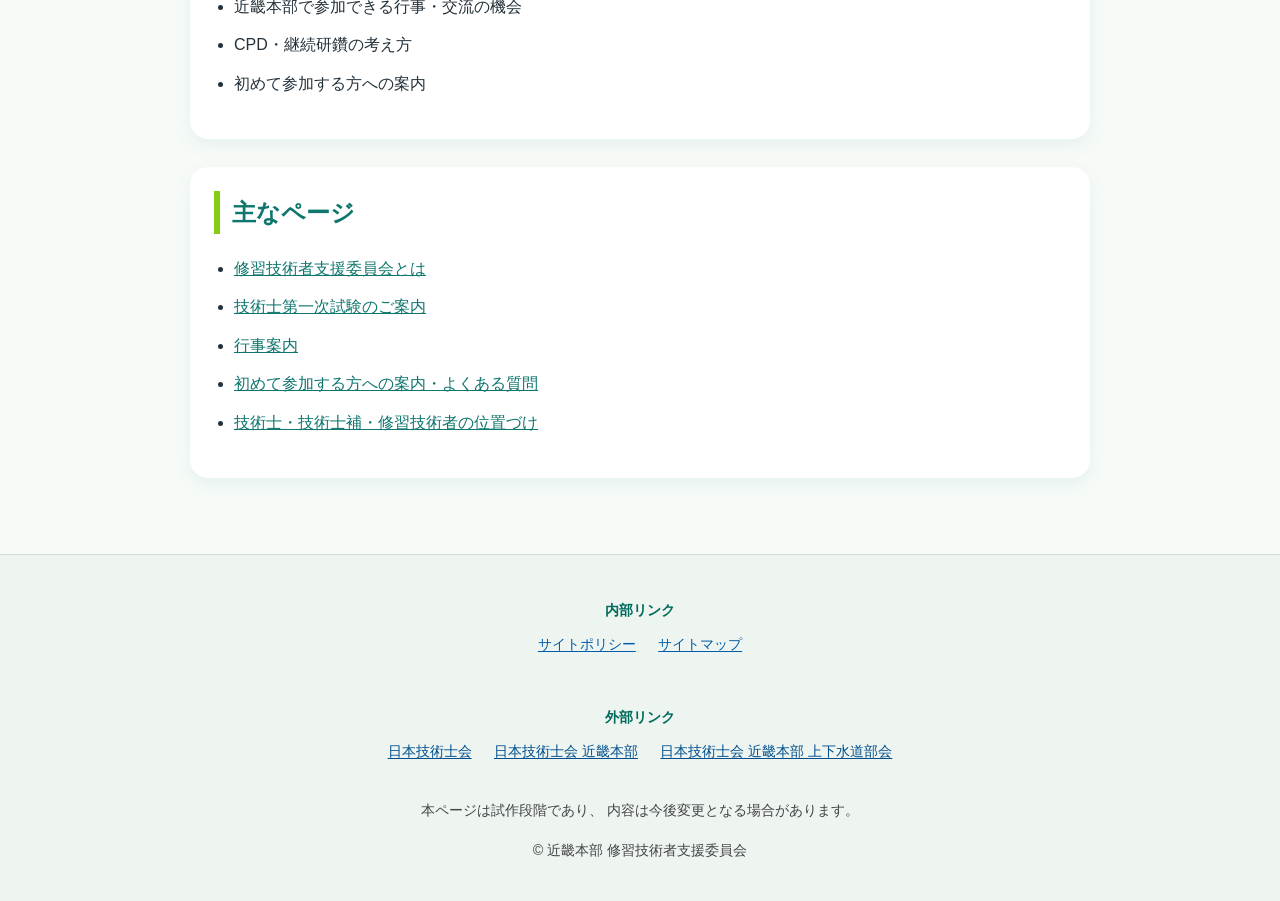
==== commit 473ee39f: "ヘッダー修正" ====
--- a/index.html
+++ b/index.html
@@ -24,8 +24,8 @@
 <meta name="description" content="技術士を目指す方、修習技術者、技術士補、若手技術者向けの情報を整理するための仮ページです。">
 
 <meta property="og:type" content="website">
-<meta property="og:site_name" content="近畿本部 修習技術者支援委員会">
-<meta property="og:title" content="近畿本部 修習技術者支援委員会">
+<meta property="og:site_name" content="旧 近畿本部 修習技術者支援委員会">
+<meta property="og:title" content="旧 近畿本部 修習技術者支援委員会">
 <meta property="og:description" content="技術士を目指す方、修習技術者、技術士補、若手技術者向けの情報を整理するための仮ページです。">
 <meta property="og:url" content="https://haranobu1.github.io/">
 <link rel="canonical" href="https://haranobu1.github.io/">
@@ -34,7 +34,7 @@
 <meta name="twitter:card" content="summary_large_image">
 <meta name="twitter:image" content="https://haranobu1.github.io/images/ogp-syuusyuu.jpeg">
 <meta property="og:locale" content="ja_JP">
-<meta name="twitter:title" content="近畿本部 修習技術者支援委員会">
+<meta name="twitter:title" content="旧 近畿本部 修習技術者支援委員会">
 <meta name="twitter:description" content="技術士を目指す方、修習技術者、技術士補、若手技術者向けの情報を整理するための仮ページです。">
 
 
@@ -55,9 +55,9 @@
   <li>
     <strong>2026/8/2</strong>：
     <a href="https://syuusyuu.ipej-knk.jp/">
-      「近畿本部 修習技術者支援委員会」の公式ホームページができました。
+      「近畿本部 修習技術者支援委員会」
     </a>
-    今後は公式ページにて更新します。<br>
+    の公式ホームページができました。今後は公式ページにて更新します。<br>
     このページは、2026年8月2日以降は更新を終了します。
   </li>
 
